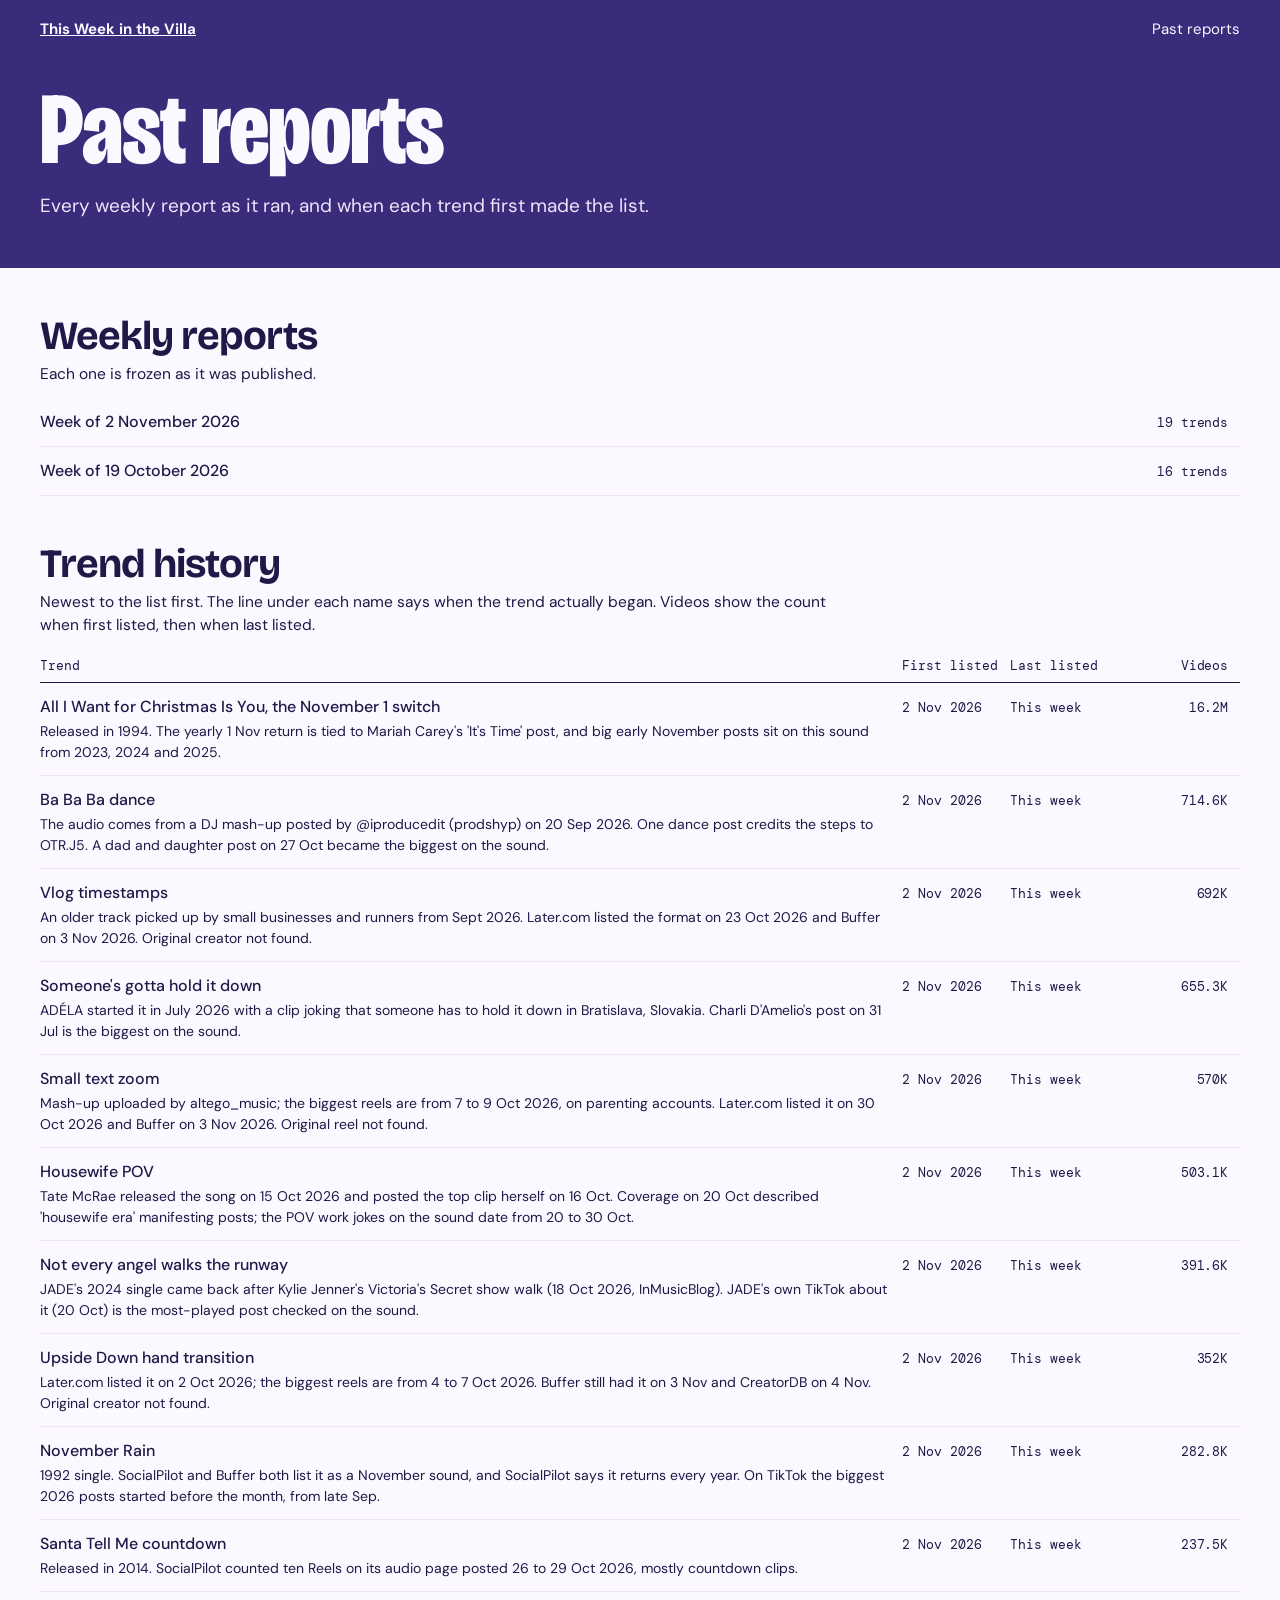
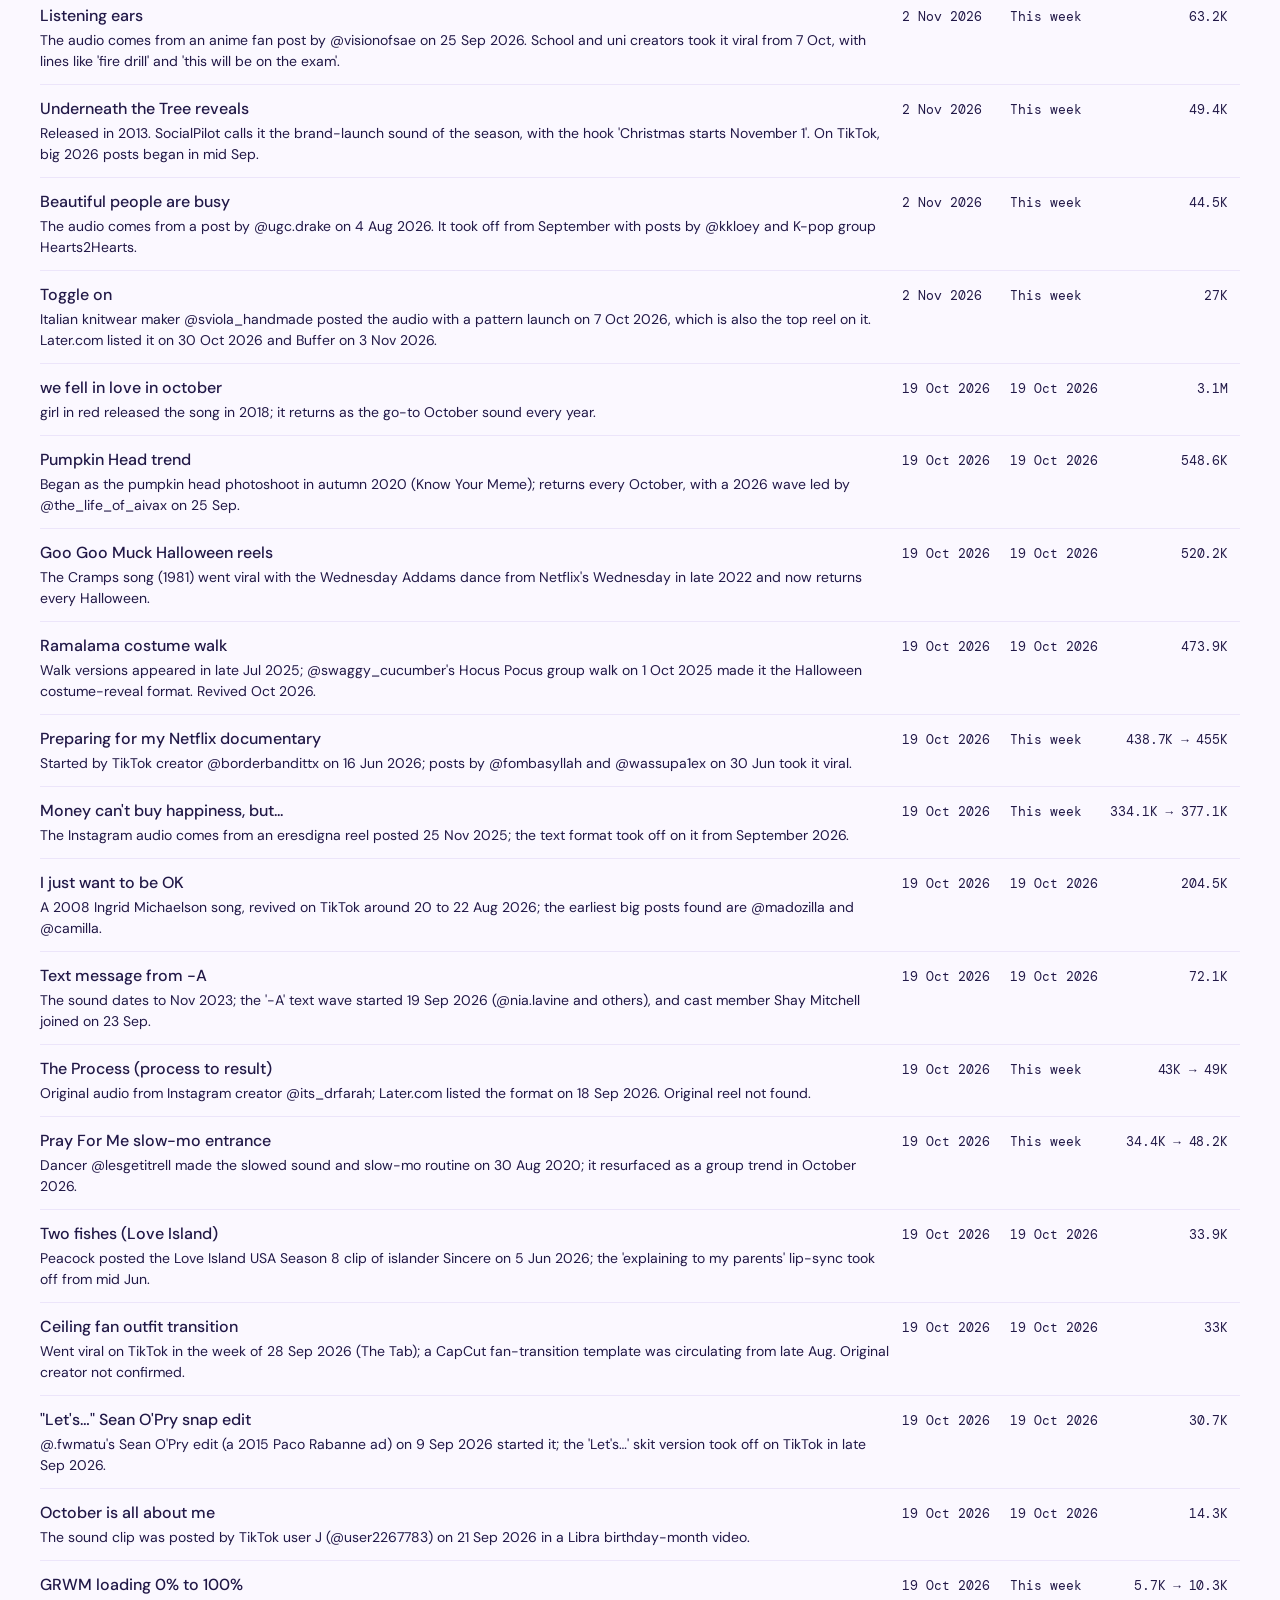
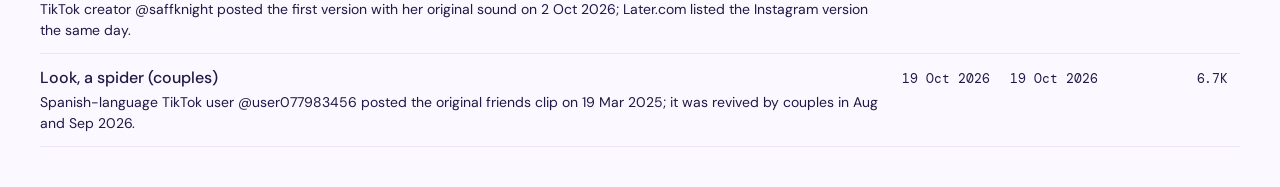
==== archive/index.html @ 382b4f27 "Explain the site on the home page and add a how it works page Co-Authored-By: Claude Opus 5.5 <norep" ====
<!doctype html>
<html lang="en-AU">
<head>
<meta charset="utf-8">
<meta name="viewport" content="width=device-width, initial-scale=1">
<title>This Week in the Villa Past Reports</title>
<link rel="preconnect" href="https://fonts.googleapis.com"><link rel="preconnect" href="https://fonts.gstatic.com" crossorigin>
<link href="https://fonts.googleapis.com/css2?family=Bricolage+Grotesque:opsz,wdth,wght@12..96,75..100,400..800&family=DM+Mono:wght@400;500&family=DM+Sans:opsz,wght@9..40,400..700&display=swap" rel="stylesheet">
<style>
:root{--deep:#3A2C7A;--paper:#FBF8FF;--accent:#6D45D1;--pop:#F7C9DC;--tint:#B9A8F2;--ink:#211847;--soft:#ECE5FA;
--head:"Bricolage Grotesque",system-ui,sans-serif;--body:"DM Sans",system-ui,sans-serif;--mono:"DM Mono",ui-monospace,monospace;--bar:0px;--arch:999px 999px 0 0}
*{box-sizing:border-box;margin:0;padding:0}
html{color-scheme:light;-webkit-text-size-adjust:100%}
body{background:var(--paper);color:var(--ink);font:400 16px/1.5 var(--body);-webkit-font-smoothing:antialiased}
a{color:inherit}
img{display:block;width:100%;height:100%;object-fit:cover;background:var(--soft)}
ul,ol{list-style:none}
h1,h2,h3{font-family:var(--head);font-weight:700;letter-spacing:-.025em;line-height:1.02;text-wrap:balance}
button{font:inherit;color:inherit;background:none;border:0;cursor:pointer;text-align:left}
:focus-visible{outline:3px solid var(--pop);outline-offset:2px}
.num{font-family:var(--mono);font-size:.82em;letter-spacing:-.01em}
.spark{display:block;width:100%;height:auto;overflow:visible}

/* status mark: the arch itself, filled with the status colour */
.st{display:inline-flex;align-items:center;gap:6px;font-family:var(--mono);font-size:12.5px;white-space:nowrap}
.st i{width:10px;height:13px;border-radius:5px 5px 0 0;flex:none}
.st.rise i{background:#D9518A}.st.peak i{background:var(--accent)}.st.flat i{background:var(--tint)}.st.fade i{background:transparent;box-shadow:inset 0 0 0 1.5px currentColor}

/* ============ A: magazine ============ */
.wrap{max-width:1320px;margin:0 auto;padding:0 40px}
.a-hero{position:relative;background:var(--deep);color:var(--paper);min-height:min(calc(100dvh - var(--bar)),860px);overflow:hidden;display:flex;flex-direction:column;padding:18px 40px 44px}
.a-nav{position:relative;z-index:2;display:flex;justify-content:space-between;gap:16px;font-size:15px}
.a-nav span{display:flex;gap:22px}
.a-mast{position:relative;z-index:2;font:800 clamp(52px,8.5vw,136px)/.95 var(--head);font-stretch:75%;letter-spacing:-.012em;margin:12px 0 0;white-space:nowrap}
.a-mast br{display:none}
.a-what{position:relative;z-index:2;max-width:min(52%,640px);margin-top:18px}
.a-what p{font-size:clamp(17px,1.5vw,20px);line-height:1.4}
.a-btn{display:inline-flex;align-items:center;min-height:46px;margin-top:14px;padding:0 22px;border-radius:999px;background:var(--pop);color:var(--ink);font-weight:600;text-decoration:none}
.a-btn:hover{background:var(--paper)}
.a-kick{font:600 15px var(--body);color:var(--pop);margin-bottom:8px}
.a-lead{position:relative;z-index:2;max-width:min(55%,700px);margin-top:auto;padding-top:40px}
.a-lead h1{font-size:clamp(38px,4.9vw,70px);font-weight:600}
.a-lead p:not(.a-kick){margin-top:18px;font-size:19px;max-width:40ch;color:var(--soft)}
.a-arch{position:absolute;right:5%;bottom:0;top:30px;width:min(40%,520px)}
.a-arch .s1,.a-arch .s2,.a-arch figure{position:absolute;left:50%;bottom:0;translate:-50% 0;border-radius:var(--arch)}
.a-arch .s1{width:100%;height:100%;background:var(--accent)}
.a-arch .s2{width:84%;height:calc(100% - clamp(120px,14vw,216px));background:var(--pop)}
.a-arch figure{width:68%;height:calc(100% - clamp(160px,17.5vw,270px));overflow:hidden}
.a-arch img{object-position:50% 30%}

.a-feature{background:var(--pop);padding:88px 0 96px}
.a-feature h2{font-size:clamp(40px,6.6vw,96px);max-width:20ch;font-weight:800;font-stretch:85%;letter-spacing:-.015em}
.a-fgrid{display:grid;grid-template-columns:5fr 7fr;gap:64px;margin-top:56px;align-items:end}
.a-facts li{font-size:20px;line-height:1.35;padding:14px 0;border-top:2px solid var(--ink)}
.a-arcade{display:grid;grid-template-columns:repeat(4,minmax(0,1fr));gap:14px}
.a-arcade .pic,.a-five .pic{aspect-ratio:3/4.4;border-radius:var(--arch);overflow:hidden;display:block}
.a-arcade h3{font-size:18px;font-weight:600;letter-spacing:-.01em;line-height:1.12;margin-top:10px}
.a-arcade p{font-size:13.5px;margin-top:4px}

.a-moments{padding:96px 0 40px}
.a-moments>.wrap{display:grid;grid-template-columns:1fr 1fr;gap:56px 72px}
.a-moments h2{grid-column:1/-1;font-size:clamp(32px,3.6vw,48px)}
.a-moments article:nth-of-type(even){translate:0 48px}
.a-moments h3{font-size:clamp(26px,2.7vw,38px);font-weight:600}
.a-moments p{margin-top:10px;font-size:17px;max-width:44ch}
.a-moments a{display:inline-block;margin-top:8px;font-size:14.5px}

.a-list{padding:128px 0 96px}
.a-list>.wrap>h2{font-size:clamp(44px,7vw,104px);font-weight:800;font-stretch:85%;letter-spacing:-.015em}
.a-list>.wrap>p{font-size:19px;margin-top:10px;max-width:56ch}
.a-one{display:grid;grid-template-columns:minmax(0,4fr) minmax(0,7fr);gap:56px;align-items:end;margin-top:56px}
.a-one .pic{display:block;aspect-ratio:3/4;border-radius:var(--arch);overflow:hidden}
.a-one .rk{font:800 clamp(96px,14vw,200px)/.8 var(--head);color:var(--accent);letter-spacing:-.05em}
.a-one h3{font-size:clamp(36px,5vw,72px);font-weight:700;margin-top:18px}
.a-one .meta{display:flex;flex-wrap:wrap;gap:6px 20px;margin-top:14px;align-items:center;font-size:17px}
.a-one .tx{margin-top:14px;font-size:18px;max-width:54ch}
.a-five{display:grid;grid-template-columns:repeat(4,minmax(0,1fr));gap:24px;margin-top:72px}
.a-five a{text-decoration:none}
.a-five h3{font-size:24px;font-weight:600;line-height:1.08;margin-top:14px}
.a-five h3 span{color:var(--accent);font-weight:800;margin-right:6px}
.a-five .meta{display:flex;justify-content:space-between;gap:10px;align-items:center;margin-top:8px;font-size:17px}
.a-rows{display:grid;grid-template-columns:minmax(0,1fr) minmax(0,1fr);gap:0 56px;margin-top:64px}
.a-row{display:grid;grid-template-columns:48px 34px minmax(0,1fr) auto;gap:12px;align-items:center;padding:12px 0;text-decoration:none;border-bottom:1px solid var(--soft)}
.a-row .th{width:48px;height:62px;border-radius:var(--arch);overflow:hidden}
.a-row .rk{font:700 20px/1 var(--head)}
.a-row h4{font:600 17.5px/1.15 var(--head);letter-spacing:-.01em}
.a-row small{display:block;font-size:13.5px;line-height:1.3;margin-top:3px}
.a-row .r{text-align:right;display:grid;gap:3px;justify-items:end;font-size:16px}
.a-row:hover h4{text-decoration:underline}
.a-dated{background:var(--soft);margin-top:72px;padding:40px 44px 32px;border-radius:220px 220px 0 0}
.a-dated h3{font-size:clamp(28px,3.2vw,44px);text-align:center}
.a-dated>p{text-align:center;margin-top:6px}
.a-dated .a-rows{margin-top:20px}
.a-dated .a-row{border-bottom-color:var(--paper)}

.a-words{background:var(--deep);color:var(--paper);padding:88px 0}
.a-words .a-kick{font-size:16px}
.a-words h2{font-size:clamp(36px,5vw,72px);max-width:17ch;font-weight:700}
.a-wtop{display:grid;grid-template-columns:minmax(0,1fr) minmax(0,1fr);gap:40px;margin-top:48px}
.a-wtop h3{font-size:clamp(44px,6vw,84px);font-weight:800;color:var(--pop)}
.a-wtop p{margin:6px 0 16px;font-size:17px}
.a-wtop .st{font-size:14px;margin-right:14px}
.a-wtop .spark{color:var(--pop);margin-top:12px}
.a-wall{display:grid;grid-template-columns:repeat(4,minmax(0,1fr));gap:28px 32px;margin-top:64px}
.a-wall h4{font:600 19px/1.1 var(--head)}
.a-wall .ln{display:flex;justify-content:space-between;align-items:center;gap:8px;margin:5px 0 8px;font-size:15px}
.a-wall .st{font-size:12px}
.a-wall .spark{color:var(--tint)}
.a-wnote{margin-top:32px;font-size:14.5px;max-width:72ch;color:var(--soft)}
.a-phr{display:flex;flex-wrap:wrap;gap:14px 36px;margin-top:48px;font:500 20px/1.25 var(--head)}
.a-phr li{display:grid;gap:3px}

.a-foot{background:var(--accent);color:var(--paper);padding:64px 0 44px}
.a-foot .big{display:grid;grid-template-columns:1fr 1fr;gap:32px}
.a-foot a.lk{font:800 clamp(40px,6.4vw,92px)/1 var(--head);font-stretch:85%;letter-spacing:-.015em;text-underline-offset:8px;text-decoration-thickness:3px}
.a-foot p{margin-top:12px;font:700 20px/1.3 var(--body);max-width:30ch}

@media (max-width:980px){
 .a-fgrid,.a-one{grid-template-columns:minmax(0,1fr);gap:36px}
 .a-rows{grid-template-columns:minmax(0,1fr)}
 .a-wall{grid-template-columns:repeat(3,minmax(0,1fr))}
}
@media (max-width:760px){
 .wrap{padding:0 16px}
 .a-hero{min-height:0;padding:14px 16px 0}
 .a-nav{font-size:13px;flex-wrap:wrap;gap:4px 8px}.a-nav span{gap:12px;flex-wrap:wrap}
 .a-mast{white-space:normal;font-size:clamp(52px,19vw,104px);line-height:.9}
 .a-mast br{display:inline}
 .a-what{max-width:none}
 .a-lead{max-width:none;padding-top:20px;margin-top:0;order:1}
 .a-lead p{font-size:17px}
 .a-arch{position:relative;inset:auto;width:100%;max-width:340px;aspect-ratio:1/1.12;margin:28px auto 0;order:2}
 .a-arch .s2{height:88%}.a-arch figure{height:76%}
 .a-feature{padding:56px 0 60px}
 .a-arcade{grid-template-columns:repeat(2,minmax(0,1fr));gap:20px 14px}
 .a-facts li{font-size:18px}
 .a-moments{padding:60px 0 8px}
 .a-moments>.wrap{grid-template-columns:minmax(0,1fr);gap:30px}
 .a-moments article:nth-of-type(even){translate:none}
 .a-list{padding:60px 0 56px}
 .a-five{grid-template-columns:repeat(2,minmax(0,1fr));gap:28px 14px;margin-top:44px}
 .a-five h3{font-size:20px}
 .a-five .meta{flex-direction:column;align-items:flex-start;gap:2px}
 .a-row{grid-template-columns:44px 26px minmax(0,1fr);gap:4px 10px}
 .a-row .th{width:44px;height:58px;grid-row:span 2}
 .a-row .rk{grid-row:span 2}
 .a-row .r{grid-column:3;display:flex;justify-content:space-between;align-items:center;gap:10px;text-align:left}
 .a-dated{padding:36px 16px 16px;border-radius:120px 120px 0 0;margin-left:-16px;margin-right:-16px}
 .a-words{padding:56px 0}
 .a-wtop{grid-template-columns:minmax(0,1fr);gap:32px}
 .a-wall{grid-template-columns:repeat(2,minmax(0,1fr));gap:22px 18px;margin-top:40px}
 .a-foot .big{grid-template-columns:minmax(0,1fr)}
}


/* full write-ups */
.a-full{padding:88px 0 40px}
.a-full>.wrap>h2{font-size:clamp(44px,7vw,104px);font-weight:800;font-stretch:85%;letter-spacing:-.015em}
.trend{display:grid;grid-template-columns:240px minmax(0,1fr);gap:40px;padding:40px 0;border-bottom:1px solid var(--soft);scroll-margin-top:12px}
.trend figure .pic,.trend figure>img{display:block;aspect-ratio:3/4.4;border-radius:var(--arch);overflow:hidden}
.trend figcaption{margin-top:8px;font:400 12.5px var(--mono)}
.trend .meta{display:flex;flex-wrap:wrap;gap:6px 18px;align-items:center;font:400 12.5px var(--mono)}
.trend .rk{font:800 24px/1 var(--head);color:var(--accent)}
.trend h3{font-size:clamp(28px,3.4vw,42px);margin:10px 0}
.trend .what{font-size:18px;max-width:62ch}
.trend dl{display:grid;grid-template-columns:7.5em minmax(0,1fr);gap:10px 16px;margin:22px 0;max-width:68ch;font-size:15.5px}
.trend dt{font:500 12.5px/1.8 var(--mono)}
.ex{display:grid;gap:6px;font-size:15px}
.ex li{display:flex;flex-wrap:wrap;gap:4px 12px;align-items:baseline}
.ex a{font-weight:500}.ex span{font:400 12.5px var(--mono)}
.src{margin-top:16px;font:400 11.5px var(--mono)}
.how{padding-top:24px;padding-bottom:64px;display:grid;gap:10px;font-size:14px}
.how p{max-width:72ch}
.a-foot a.lk:hover,.a-row:hover h4{text-decoration-thickness:2px}

/* past reports and slides pages */
.sub-top{background:var(--deep);color:var(--paper);padding:18px 0 48px}
.sub-top .a-nav{margin-bottom:40px}
.sub-top h1{font:800 clamp(48px,8vw,104px)/.95 var(--head);font-stretch:75%;letter-spacing:-.012em}
.sub-top p.lead{margin-top:14px;font-size:19px;max-width:48ch;color:var(--soft)}
.sub h2{font-size:clamp(28px,3.2vw,40px);margin:48px 0 6px}
.sub h2+p{font-size:15.5px;margin-bottom:12px;max-width:72ch}
.sub table{width:100%;border-collapse:collapse;margin-bottom:40px}
.sub th{text-align:left;font:400 12.5px var(--mono);padding:8px 12px 8px 0;border-bottom:1px solid var(--ink);white-space:nowrap}
.sub td{padding:12px 12px 12px 0;border-bottom:1px solid var(--soft);vertical-align:baseline}
.sub td a{font-weight:500;text-decoration:none}.sub td a:hover{text-decoration:underline}
.sub .origin{display:block;font-size:14px;margin-top:2px}
.sub .num,.sub .first,.sub .when{font:400 12.5px var(--mono);white-space:nowrap}
.sub .num{text-align:right}
@media (max-width:760px){
 .trend{grid-template-columns:minmax(0,1fr);gap:20px}.trend figure{max-width:220px}
 .trend dl{grid-template-columns:minmax(0,1fr);gap:2px}.trend dd{margin-bottom:10px}
 .sub .num,.sub .first,.sub .when{white-space:normal}.sub td.when,.sub th.when{display:none}
}
</style>
</head>
<body>
<header class="sub-top"><div class="wrap"><div class="a-nav"><a href="../"><b>This Week in the Villa</b></a><span>Past reports</span></div><h1>Past reports</h1><p class="lead">Every weekly report as it ran, and when each trend first made the list.</p></div></header>
<div class="wrap sub">
<h2>Weekly reports</h2>
<p>Each one is frozen as it was published.</p>
<table><tbody><tr><td><a href="2026-11-02/">Week of 2 November 2026</a></td><td class="num">19 trends</td></tr><tr><td><a href="2026-10-19/">Week of 19 October 2026</a></td><td class="num">16 trends</td></tr></tbody></table>
<h2>Trend history</h2>
<p>Newest to the list first. The line under each name says when the trend actually began. Videos show the count when first listed, then when last listed.</p>
<table><thead><tr><th>Trend</th><th>First listed</th><th class="when">Last listed</th><th class="num">Videos</th></tr></thead><tbody><tr><td><a href="2026-11-02/#t16">All I Want for Christmas Is You, the November 1 switch</a><span class="origin">Released in 1994. The yearly 1 Nov return is tied to Mariah Carey&#x27;s &#x27;It&#x27;s Time&#x27; post, and big early November posts sit on this sound from 2023, 2024 and 2025.</span></td><td class="first">2 Nov 2026</td><td class="when">This week</td><td class="num">16.2M</td></tr><tr><td><a href="2026-11-02/#t1">Ba Ba Ba dance</a><span class="origin">The audio comes from a DJ mash-up posted by @iproducedit (prodshyp) on 20 Sep 2026. One dance post credits the steps to OTR.J5. A dad and daughter post on 27 Oct became the biggest on the sound.</span></td><td class="first">2 Nov 2026</td><td class="when">This week</td><td class="num">714.6K</td></tr><tr><td><a href="2026-11-02/#t2">Vlog timestamps</a><span class="origin">An older track picked up by small businesses and runners from Sept 2026. Later.com listed the format on 23 Oct 2026 and Buffer on 3 Nov 2026. Original creator not found.</span></td><td class="first">2 Nov 2026</td><td class="when">This week</td><td class="num">692K</td></tr><tr><td><a href="2026-11-02/#t3">Someone&#x27;s gotta hold it down</a><span class="origin">ADÉLA started it in July 2026 with a clip joking that someone has to hold it down in Bratislava, Slovakia. Charli D&#x27;Amelio&#x27;s post on 31 Jul is the biggest on the sound.</span></td><td class="first">2 Nov 2026</td><td class="when">This week</td><td class="num">655.3K</td></tr><tr><td><a href="2026-11-02/#t4">Small text zoom</a><span class="origin">Mash-up uploaded by altego_music; the biggest reels are from 7 to 9 Oct 2026, on parenting accounts. Later.com listed it on 30 Oct 2026 and Buffer on 3 Nov 2026. Original reel not found.</span></td><td class="first">2 Nov 2026</td><td class="when">This week</td><td class="num">570K</td></tr><tr><td><a href="2026-11-02/#t5">Housewife POV</a><span class="origin">Tate McRae released the song on 15 Oct 2026 and posted the top clip herself on 16 Oct. Coverage on 20 Oct described &#x27;housewife era&#x27; manifesting posts; the POV work jokes on the sound date from 20 to 30 Oct.</span></td><td class="first">2 Nov 2026</td><td class="when">This week</td><td class="num">503.1K</td></tr><tr><td><a href="2026-11-02/#t7">Not every angel walks the runway</a><span class="origin">JADE&#x27;s 2024 single came back after Kylie Jenner&#x27;s Victoria&#x27;s Secret show walk (18 Oct 2026, InMusicBlog). JADE&#x27;s own TikTok about it (20 Oct) is the most-played post checked on the sound.</span></td><td class="first">2 Nov 2026</td><td class="when">This week</td><td class="num">391.6K</td></tr><tr><td><a href="2026-11-02/#t9">Upside Down hand transition</a><span class="origin">Later.com listed it on 2 Oct 2026; the biggest reels are from 4 to 7 Oct 2026. Buffer still had it on 3 Nov and CreatorDB on 4 Nov. Original creator not found.</span></td><td class="first">2 Nov 2026</td><td class="when">This week</td><td class="num">352K</td></tr><tr><td><a href="2026-11-02/#t17">November Rain</a><span class="origin">1992 single. SocialPilot and Buffer both list it as a November sound, and SocialPilot says it returns every year. On TikTok the biggest 2026 posts started before the month, from late Sep.</span></td><td class="first">2 Nov 2026</td><td class="when">This week</td><td class="num">282.8K</td></tr><tr><td><a href="2026-11-02/#t18">Santa Tell Me countdown</a><span class="origin">Released in 2014. SocialPilot counted ten Reels on its audio page posted 26 to 29 Oct 2026, mostly countdown clips.</span></td><td class="first">2 Nov 2026</td><td class="when">This week</td><td class="num">237.5K</td></tr><tr><td><a href="2026-11-02/#t10">Listening ears</a><span class="origin">The audio comes from an anime fan post by @visionofsae on 25 Sep 2026. School and uni creators took it viral from 7 Oct, with lines like &#x27;fire drill&#x27; and &#x27;this will be on the exam&#x27;.</span></td><td class="first">2 Nov 2026</td><td class="when">This week</td><td class="num">63.2K</td></tr><tr><td><a href="2026-11-02/#t19">Underneath the Tree reveals</a><span class="origin">Released in 2013. SocialPilot calls it the brand-launch sound of the season, with the hook &#x27;Christmas starts November 1&#x27;. On TikTok, big 2026 posts began in mid Sep.</span></td><td class="first">2 Nov 2026</td><td class="when">This week</td><td class="num">49.4K</td></tr><tr><td><a href="2026-11-02/#t13">Beautiful people are busy</a><span class="origin">The audio comes from a post by @ugc.drake on 4 Aug 2026. It took off from September with posts by @kkloey and K-pop group Hearts2Hearts.</span></td><td class="first">2 Nov 2026</td><td class="when">This week</td><td class="num">44.5K</td></tr><tr><td><a href="2026-11-02/#t14">Toggle on</a><span class="origin">Italian knitwear maker @sviola_handmade posted the audio with a pattern launch on 7 Oct 2026, which is also the top reel on it. Later.com listed it on 30 Oct 2026 and Buffer on 3 Nov 2026.</span></td><td class="first">2 Nov 2026</td><td class="when">This week</td><td class="num">27K</td></tr><tr><td><a href="2026-10-19/#t12">we fell in love in october</a><span class="origin">girl in red released the song in 2018; it returns as the go-to October sound every year.</span></td><td class="first">19 Oct 2026</td><td class="when">19 Oct 2026</td><td class="num">3.1M</td></tr><tr><td><a href="2026-10-19/#t13">Pumpkin Head trend</a><span class="origin">Began as the pumpkin head photoshoot in autumn 2020 (Know Your Meme); returns every October, with a 2026 wave led by @the_life_of_aivax on 25 Sep.</span></td><td class="first">19 Oct 2026</td><td class="when">19 Oct 2026</td><td class="num">548.6K</td></tr><tr><td><a href="2026-10-19/#t14">Goo Goo Muck Halloween reels</a><span class="origin">The Cramps song (1981) went viral with the Wednesday Addams dance from Netflix&#x27;s Wednesday in late 2022 and now returns every Halloween.</span></td><td class="first">19 Oct 2026</td><td class="when">19 Oct 2026</td><td class="num">520.2K</td></tr><tr><td><a href="2026-10-19/#t15">Ramalama costume walk</a><span class="origin">Walk versions appeared in late Jul 2025; @swaggy_cucumber&#x27;s Hocus Pocus group walk on 1 Oct 2025 made it the Halloween costume-reveal format. Revived Oct 2026.</span></td><td class="first">19 Oct 2026</td><td class="when">19 Oct 2026</td><td class="num">473.9K</td></tr><tr><td><a href="2026-11-02/#t6">Preparing for my Netflix documentary</a><span class="origin">Started by TikTok creator @borderbandittx on 16 Jun 2026; posts by @fombasyllah and @wassupa1ex on 30 Jun took it viral.</span></td><td class="first">19 Oct 2026</td><td class="when">This week</td><td class="num">438.7K → 455K</td></tr><tr><td><a href="2026-11-02/#t8">Money can&#x27;t buy happiness, but...</a><span class="origin">The Instagram audio comes from an eresdigna reel posted 25 Nov 2025; the text format took off on it from September 2026.</span></td><td class="first">19 Oct 2026</td><td class="when">This week</td><td class="num">334.1K → 377.1K</td></tr><tr><td><a href="2026-10-19/#t3">I just want to be OK</a><span class="origin">A 2008 Ingrid Michaelson song, revived on TikTok around 20 to 22 Aug 2026; the earliest big posts found are @madozilla and @camilla.</span></td><td class="first">19 Oct 2026</td><td class="when">19 Oct 2026</td><td class="num">204.5K</td></tr><tr><td><a href="2026-10-19/#t4">Text message from -A</a><span class="origin">The sound dates to Nov 2023; the &#x27;-A&#x27; text wave started 19 Sep 2026 (@nia.lavine and others), and cast member Shay Mitchell joined on 23 Sep.</span></td><td class="first">19 Oct 2026</td><td class="when">19 Oct 2026</td><td class="num">72.1K</td></tr><tr><td><a href="2026-11-02/#t11">The Process (process to result)</a><span class="origin">Original audio from Instagram creator @its_drfarah; Later.com listed the format on 18 Sep 2026. Original reel not found.</span></td><td class="first">19 Oct 2026</td><td class="when">This week</td><td class="num">43K → 49K</td></tr><tr><td><a href="2026-11-02/#t12">Pray For Me slow-mo entrance</a><span class="origin">Dancer @lesgetitrell made the slowed sound and slow-mo routine on 30 Aug 2020; it resurfaced as a group trend in October 2026.</span></td><td class="first">19 Oct 2026</td><td class="when">This week</td><td class="num">34.4K → 48.2K</td></tr><tr><td><a href="2026-10-19/#t7">Two fishes (Love Island)</a><span class="origin">Peacock posted the Love Island USA Season 8 clip of islander Sincere on 5 Jun 2026; the &#x27;explaining to my parents&#x27; lip-sync took off from mid Jun.</span></td><td class="first">19 Oct 2026</td><td class="when">19 Oct 2026</td><td class="num">33.9K</td></tr><tr><td><a href="2026-10-19/#t8">Ceiling fan outfit transition</a><span class="origin">Went viral on TikTok in the week of 28 Sep 2026 (The Tab); a CapCut fan-transition template was circulating from late Aug. Original creator not confirmed.</span></td><td class="first">19 Oct 2026</td><td class="when">19 Oct 2026</td><td class="num">33K</td></tr><tr><td><a href="2026-10-19/#t9">&quot;Let&#x27;s…&quot; Sean O&#x27;Pry snap edit</a><span class="origin">@.fwmatu&#x27;s Sean O&#x27;Pry edit (a 2015 Paco Rabanne ad) on 9 Sep 2026 started it; the &#x27;Let&#x27;s…&#x27; skit version took off on TikTok in late Sep 2026.</span></td><td class="first">19 Oct 2026</td><td class="when">19 Oct 2026</td><td class="num">30.7K</td></tr><tr><td><a href="2026-10-19/#t16">October is all about me</a><span class="origin">The sound clip was posted by TikTok user J (@user2267783) on 21 Sep 2026 in a Libra birthday-month video.</span></td><td class="first">19 Oct 2026</td><td class="when">19 Oct 2026</td><td class="num">14.3K</td></tr><tr><td><a href="2026-11-02/#t15">GRWM loading 0% to 100%</a><span class="origin">TikTok creator @saffknight posted the first version with her original sound on 2 Oct 2026; Later.com listed the Instagram version the same day.</span></td><td class="first">19 Oct 2026</td><td class="when">This week</td><td class="num">5.7K → 10.3K</td></tr><tr><td><a href="2026-10-19/#t10">Look, a spider (couples)</a><span class="origin">Spanish-language TikTok user @user077983456 posted the original friends clip on 19 Mar 2025; it was revived by couples in Aug and Sep 2026.</span></td><td class="first">19 Oct 2026</td><td class="when">19 Oct 2026</td><td class="num">6.7K</td></tr></tbody></table>
</div>
</body>
</html>
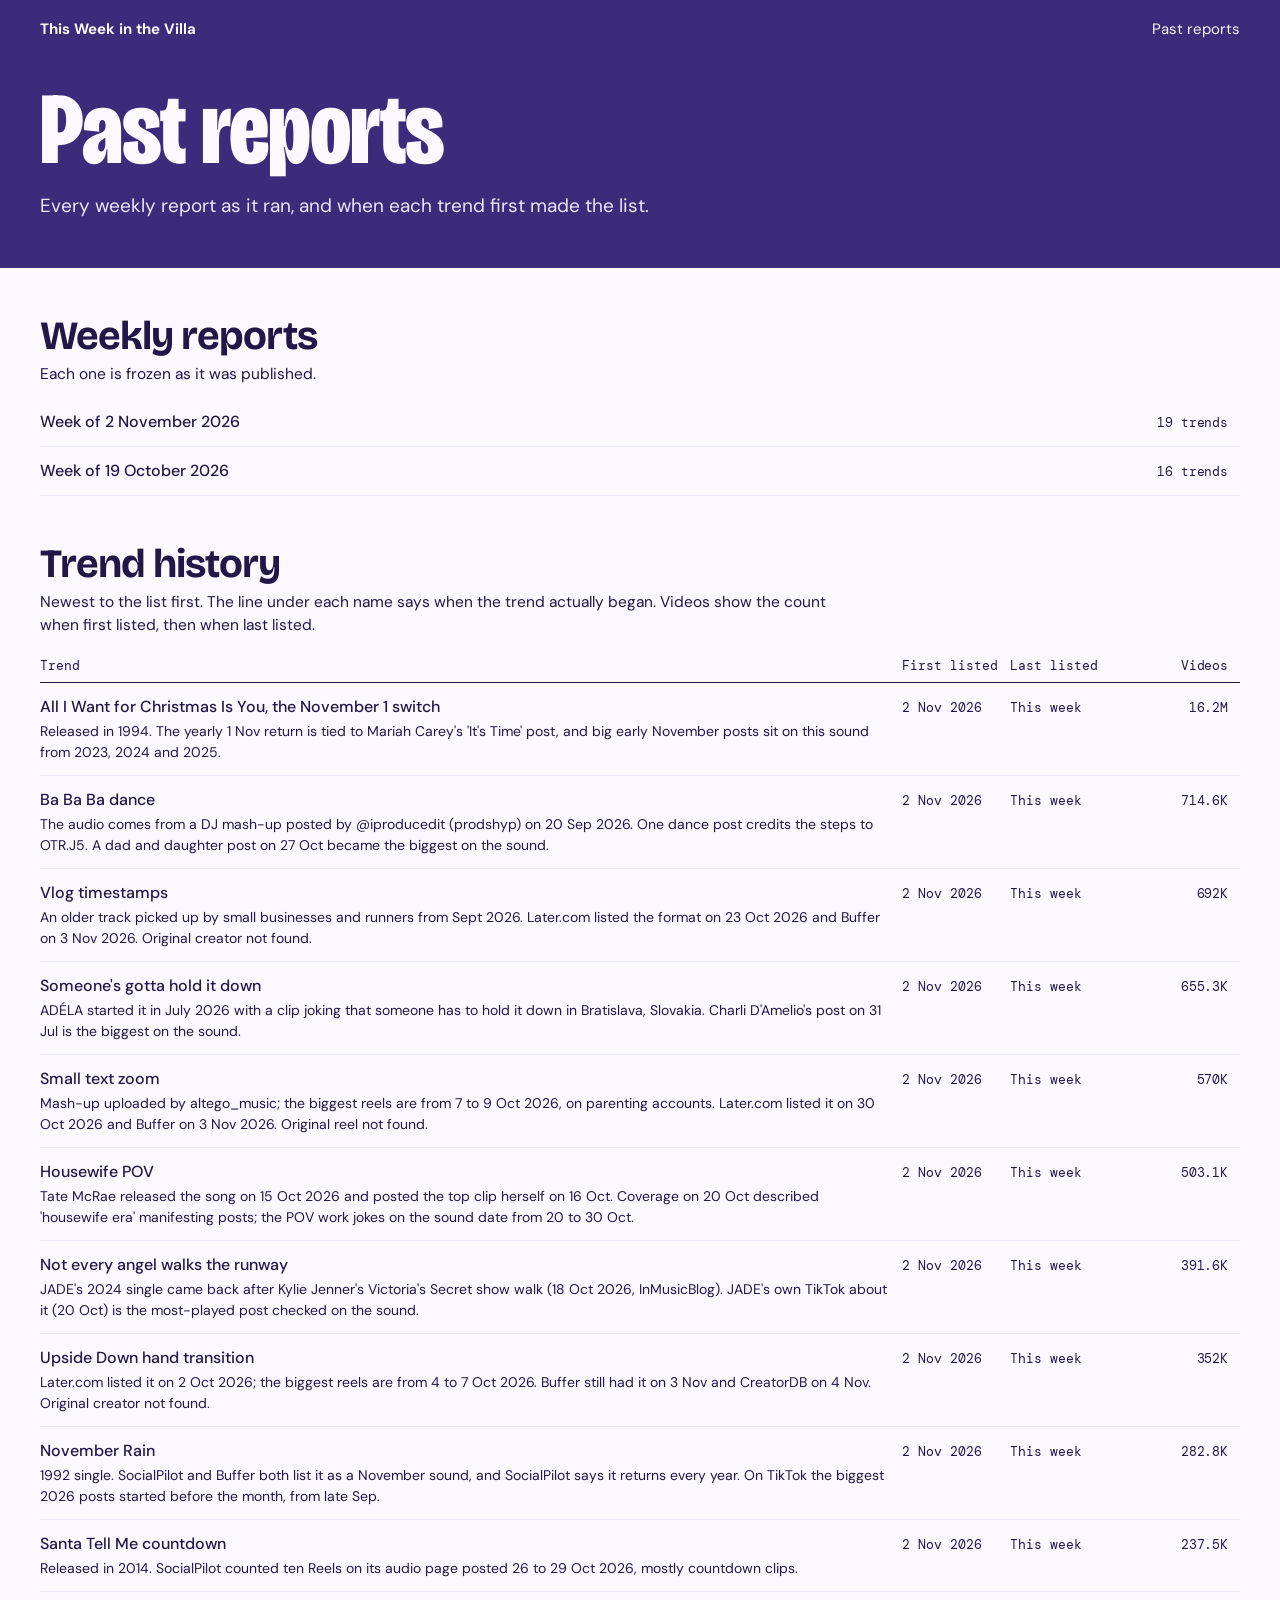
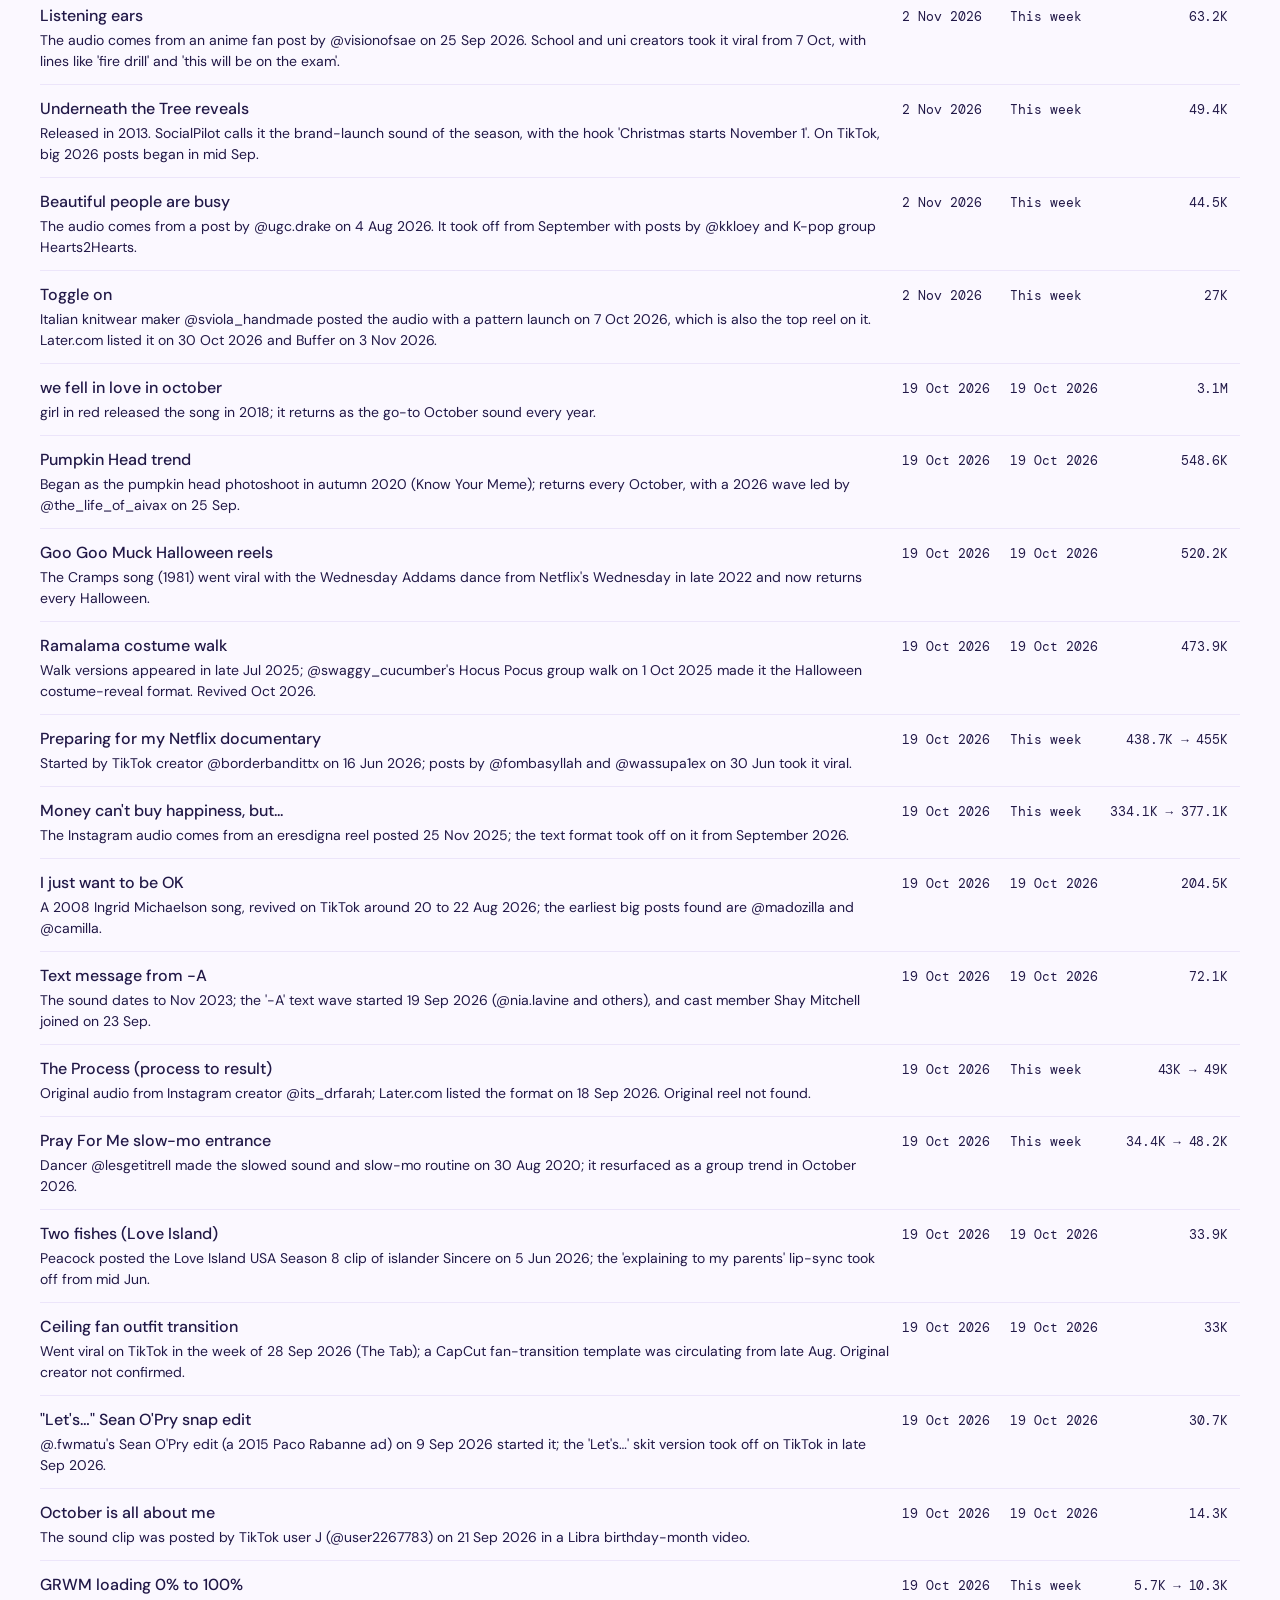
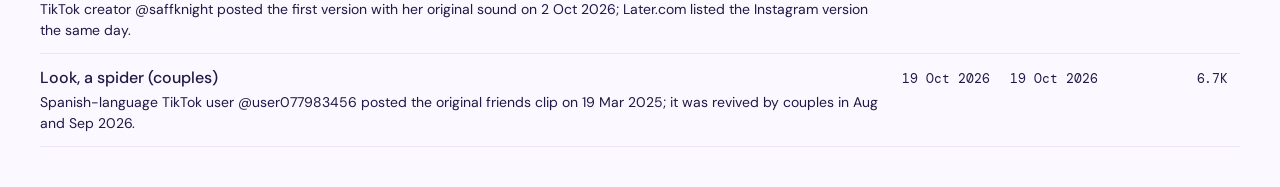
==== commit 14ed8967: "Make the top links look like buttons Co-Authored-By: Claude Opus 5.5 <noreply@anthropic.com>" ====
--- a/archive/index.html
+++ b/archive/index.html
@@ -30,11 +30,15 @@
 .wrap{max-width:1320px;margin:0 auto;padding:0 40px}
 .a-hero{position:relative;background:var(--deep);color:var(--paper);min-height:min(calc(100dvh - var(--bar)),860px);overflow:hidden;display:flex;flex-direction:column;padding:18px 40px 44px}
 .a-nav{position:relative;z-index:2;display:flex;justify-content:space-between;gap:16px;font-size:15px}
-.a-nav span{display:flex;gap:22px}
+.a-nav{align-items:center}
+.a-nav span{display:flex;gap:8px}
+.a-nav a{text-decoration:none}
+.a-nav span a{display:inline-flex;align-items:center;min-height:38px;padding:0 16px;border-radius:999px;background:var(--paper);color:var(--ink);font-size:14.5px;font-weight:600;white-space:nowrap}
+.a-nav span a:hover{background:var(--pop)}
 .a-mast{position:relative;z-index:2;font:800 clamp(52px,8.5vw,136px)/.95 var(--head);font-stretch:75%;letter-spacing:-.012em;margin:12px 0 0;white-space:nowrap}
 .a-mast br{display:none}
-.a-what{position:relative;z-index:2;max-width:min(52%,640px);margin-top:18px}
-.a-what p{font-size:clamp(17px,1.5vw,20px);line-height:1.4}
+.a-what{position:relative;z-index:2;max-width:min(56%,700px);margin-top:18px}
+.a-what p{font-size:clamp(17px,1.5vw,20px);line-height:1.4;text-wrap:balance}
 .a-btn{display:inline-flex;align-items:center;min-height:46px;margin-top:14px;padding:0 22px;border-radius:999px;background:var(--pop);color:var(--ink);font-weight:600;text-decoration:none}
 .a-btn:hover{background:var(--paper)}
 .a-kick{font:600 15px var(--body);color:var(--pop);margin-bottom:8px}
@@ -60,7 +64,6 @@
 .a-moments{padding:96px 0 40px}
 .a-moments>.wrap{display:grid;grid-template-columns:1fr 1fr;gap:56px 72px}
 .a-moments h2{grid-column:1/-1;font-size:clamp(32px,3.6vw,48px)}
-.a-moments article:nth-of-type(even){translate:0 48px}
 .a-moments h3{font-size:clamp(26px,2.7vw,38px);font-weight:600}
 .a-moments p{margin-top:10px;font-size:17px;max-width:44ch}
 .a-moments a{display:inline-block;margin-top:8px;font-size:14.5px}
@@ -123,7 +126,7 @@
 @media (max-width:760px){
  .wrap{padding:0 16px}
  .a-hero{min-height:0;padding:14px 16px 0}
- .a-nav{font-size:13px;flex-wrap:wrap;gap:4px 8px}.a-nav span{gap:12px;flex-wrap:wrap}
+ .a-nav{font-size:13px;flex-wrap:wrap;gap:4px 8px}.a-nav span{gap:4px;flex-wrap:wrap}.a-nav span a{min-height:36px;padding:0 10px;font-size:12.5px}
  .a-mast{white-space:normal;font-size:clamp(52px,19vw,104px);line-height:.9}
  .a-mast br{display:inline}
  .a-what{max-width:none}
@@ -136,7 +139,6 @@
  .a-facts li{font-size:18px}
  .a-moments{padding:60px 0 8px}
  .a-moments>.wrap{grid-template-columns:minmax(0,1fr);gap:30px}
- .a-moments article:nth-of-type(even){translate:none}
  .a-list{padding:60px 0 56px}
  .a-five{grid-template-columns:repeat(2,minmax(0,1fr));gap:28px 14px;margin-top:44px}
  .a-five h3{font-size:20px}
